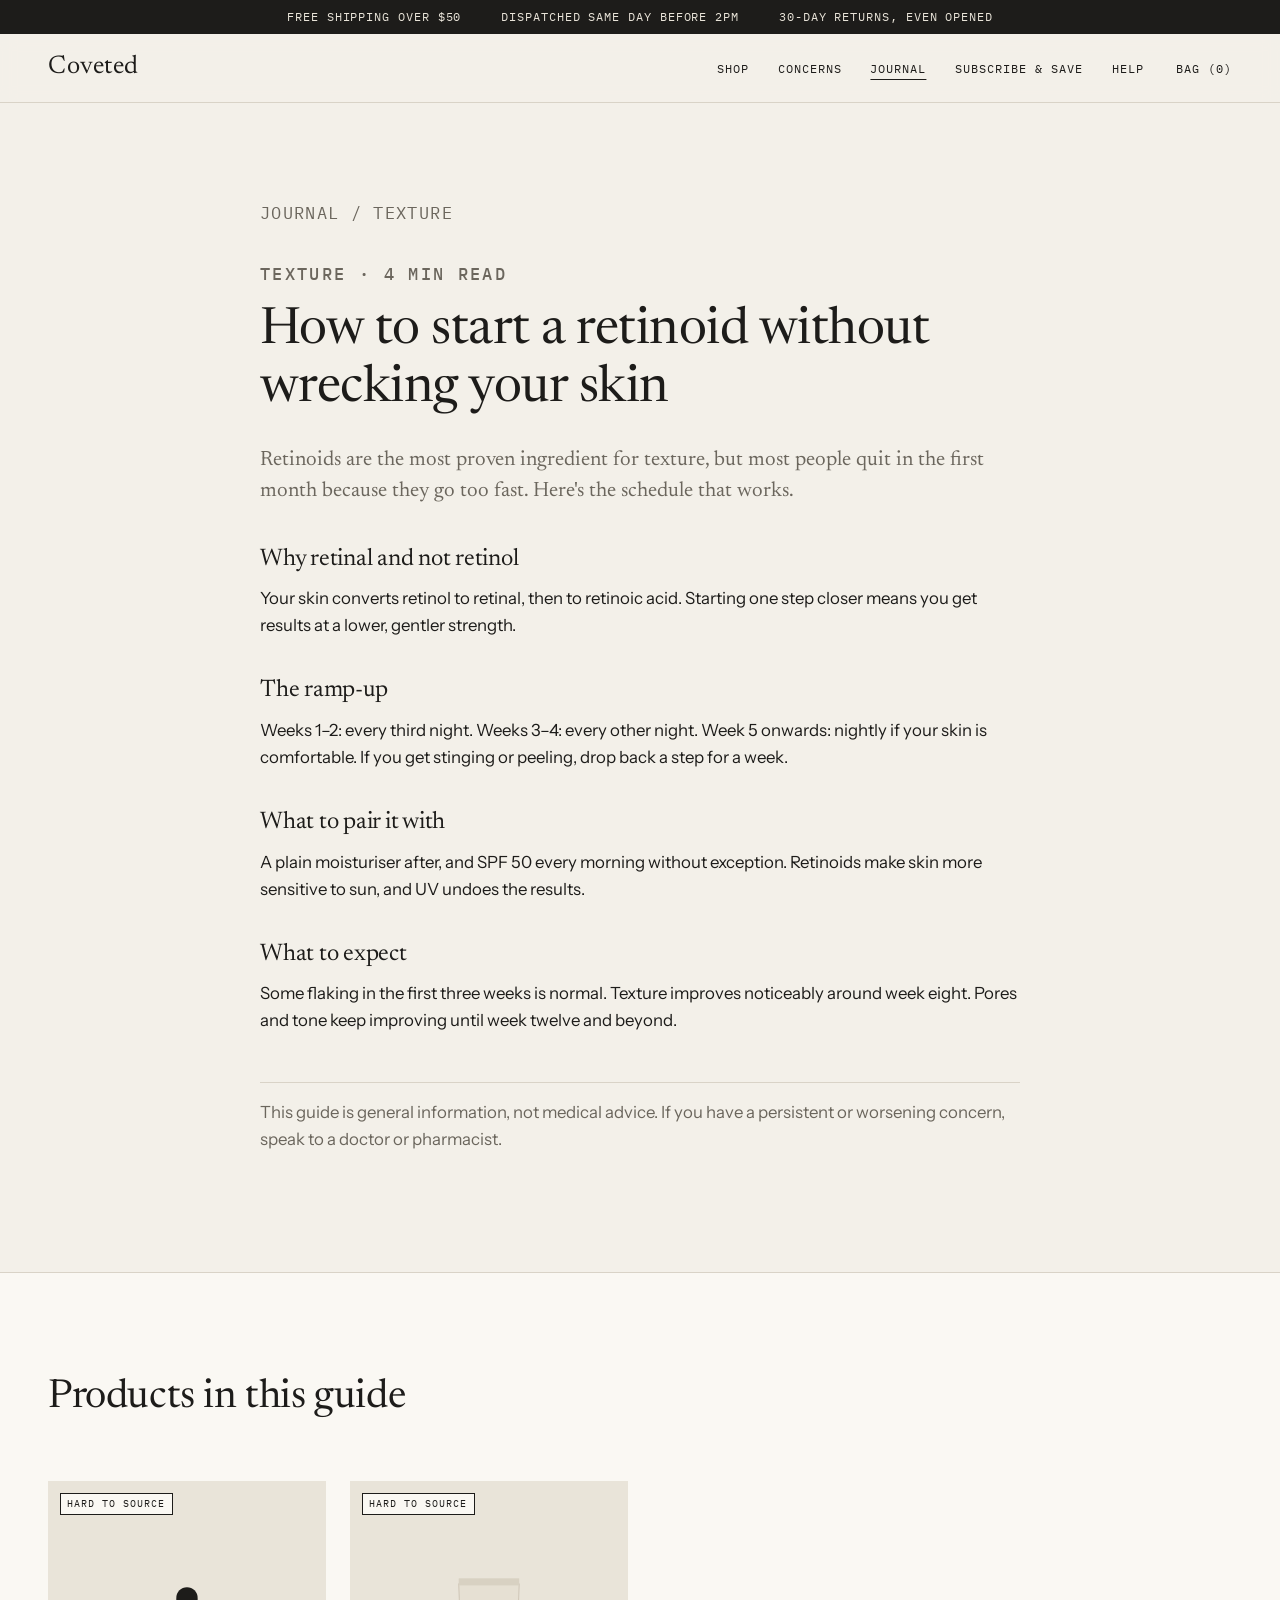
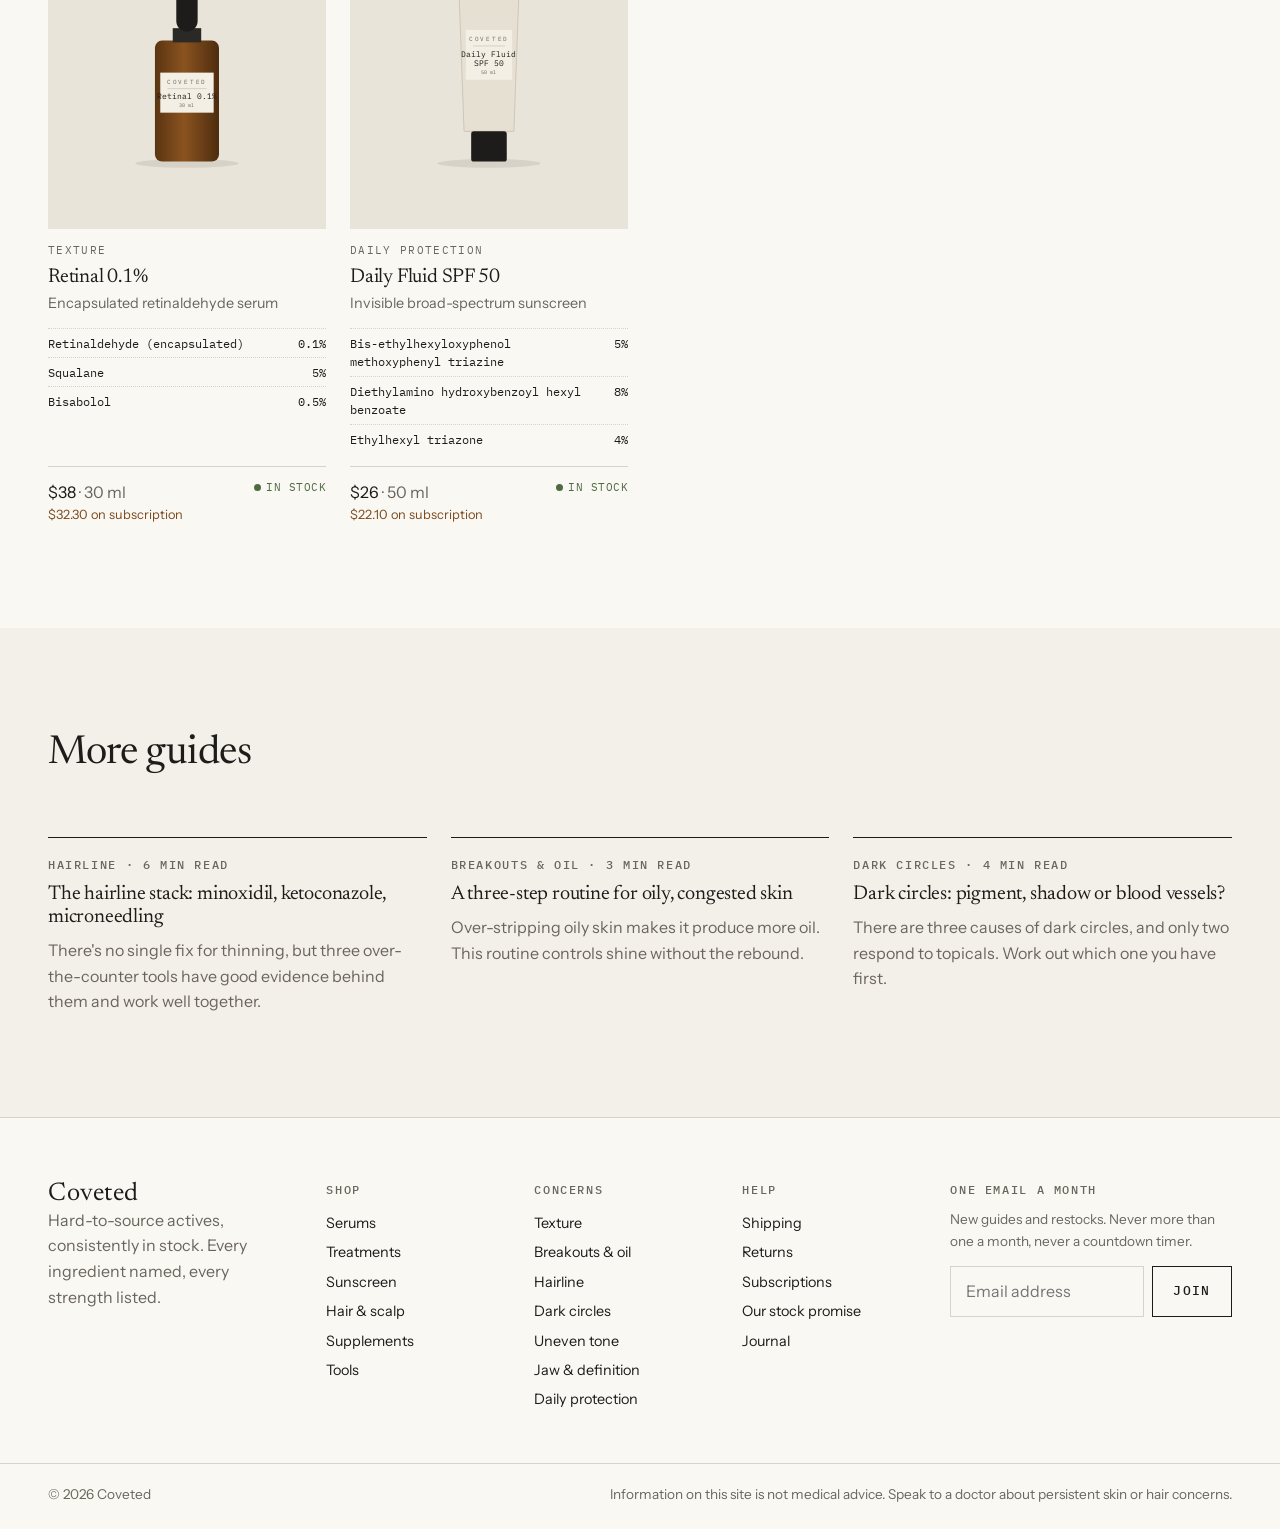
==== guide.html @ 87807197 "Build Coveted storefront: concern-led shop, ingredient-first product pages, subscriptions and guides" ====
<!doctype html>
<html lang="en">
<head>
  <meta charset="utf-8">
  <meta name="viewport" content="width=device-width, initial-scale=1">
  <title>Guide | Coveted Journal</title>
  <meta name="description" content="">
  <link rel="preconnect" href="https://fonts.googleapis.com">
  <link rel="preconnect" href="https://fonts.gstatic.com" crossorigin>
  <link href="https://fonts.googleapis.com/css2?family=IBM+Plex+Mono:wght@400;500&family=Instrument+Sans:wght@400;500&family=Newsreader:opsz,wght@6..72,300;6..72,400&display=swap" rel="stylesheet">
  <link rel="stylesheet" href="assets/css/style.css">
</head>
<body data-page="journal">
<main id="main">

  <article class="wrap narrow article section" id="article"></article>
  <section class="section section--surface section--line">
    <div class="wrap">
      <div class="section__head"><h2>Products in this guide</h2></div>
      <div class="grid" id="guide-products"></div>
    </div>
  </section>
  <section class="section">
    <div class="wrap">
      <div class="section__head"><h2>More guides</h2></div>
      <div class="guides" id="more-guides"></div>
    </div>
  </section>

</main>
<script src="assets/js/data.js"></script>
<script src="assets/js/app.js"></script>
<script src="assets/js/pages.js"></script>
<script>Pages.guide();</script>
</body>
</html>
---- assets/css/style.css ----
/* Coveted — neutral, ingredient-first storefront.
   Warm paper tones, amber glass, clinical type for labels. */

:root {
  --bg: #f3f0e9;
  --surface: #faf8f3;
  --sunk: #e9e4d9;
  --ink: #1d1c1a;
  --muted: #6b665d;
  --line: #d9d3c7;
  --amber: #7b4a1d;
  --ok: #4f6a41;
  --warn: #946419;
  --out: #8a3f2b;
  --serif: "Newsreader", Georgia, serif;
  --sans: "Instrument Sans", system-ui, -apple-system, sans-serif;
  --mono: "IBM Plex Mono", ui-monospace, monospace;
  --gutter: clamp(16px, 4vw, 48px);
}

*, *::before, *::after { box-sizing: border-box; }
html { -webkit-text-size-adjust: 100%; scroll-behavior: smooth; }
body {
  margin: 0;
  background: var(--bg);
  color: var(--ink);
  font: 400 16px/1.6 var(--sans);
  -webkit-font-smoothing: antialiased;
}
img, svg { display: block; max-width: 100%; }
a { color: inherit; }
button, input, select { font: inherit; color: inherit; }
h1, h2, h3 { font-family: var(--serif); font-weight: 400; line-height: 1.15; margin: 0 0 .5em; letter-spacing: -.01em; }
h1 { font-size: clamp(2.2rem, 5vw, 3.8rem); }
h2 { font-size: clamp(1.7rem, 3.2vw, 2.5rem); }
h3 { font-size: 1.25rem; }
p { margin: 0 0 1em; }

.wrap { max-width: 1280px; margin: 0 auto; padding: 0 var(--gutter); }
.narrow { max-width: 760px; }
.muted { color: var(--muted); }
.small { font-size: .85rem; }
.center { text-align: center; }
.note { color: var(--amber); }
.sr { position: absolute; width: 1px; height: 1px; overflow: hidden; clip: rect(0 0 0 0); }
.skip { position: absolute; left: -9999px; }
.skip:focus { left: 16px; top: 16px; background: var(--ink); color: var(--bg); padding: 8px 12px; z-index: 100; }
:focus-visible { outline: 2px solid var(--amber); outline-offset: 2px; }

.eyebrow {
  font: 500 .72rem/1.4 var(--mono);
  letter-spacing: .14em;
  text-transform: uppercase;
  color: var(--muted);
  margin-bottom: .9em;
}

/* ---------- Buttons & controls ---------- */

.btn {
  display: inline-flex; align-items: center; justify-content: center; gap: .5em;
  background: var(--ink); color: var(--surface);
  border: 1px solid var(--ink); border-radius: 0;
  padding: .9em 1.6em;
  font: 500 .8rem/1 var(--mono); letter-spacing: .1em; text-transform: uppercase;
  text-decoration: none; cursor: pointer;
  transition: background .2s, color .2s;
}
.btn:hover { background: var(--amber); border-color: var(--amber); }
.btn--ghost { background: transparent; color: var(--ink); }
.btn--ghost:hover { background: var(--ink); color: var(--surface); border-color: var(--ink); }
.btn--block { width: 100%; }
.btn[disabled] { opacity: .45; cursor: not-allowed; }
.link { background: none; border: 0; padding: 0; text-decoration: underline; text-underline-offset: 3px; cursor: pointer; font: inherit; }

.select, input[type="email"] {
  width: 100%; background: var(--surface); border: 1px solid var(--line); border-radius: 0;
  padding: .75em .9em; min-height: 44px;
}
.select--small { padding: .4em .6em; min-height: 34px; font-size: .85rem; margin-top: .5rem; }

.seg { display: flex; border: 1px solid var(--ink); }
.seg button {
  flex: 1; background: transparent; border: 0; padding: .7em .6em; cursor: pointer;
  font: 500 .75rem/1.2 var(--mono); letter-spacing: .05em; text-transform: uppercase;
}
.seg button + button { border-left: 1px solid var(--ink); }
.seg button[aria-pressed="true"] { background: var(--ink); color: var(--surface); }
.seg--small { margin-top: .6rem; }
.seg--small button { padding: .5em .4em; font-size: .66rem; }

.field-row { display: flex; gap: 8px; }
.field-row input { flex: 1; min-width: 0; }

/* ---------- Header ---------- */

.announce {
  display: flex; justify-content: center; gap: 2.5rem; flex-wrap: wrap;
  background: var(--ink); color: var(--sunk);
  font: .72rem/1 var(--mono); letter-spacing: .08em; text-transform: uppercase;
  padding: .7rem var(--gutter);
}
.header { position: sticky; top: 0; z-index: 20; background: color-mix(in srgb, var(--bg) 92%, transparent); backdrop-filter: blur(8px); border-bottom: 1px solid var(--line); }
.header__inner { display: flex; align-items: center; gap: 2rem; height: 68px; }
.logo { font: 400 1.6rem/1 var(--serif); letter-spacing: .02em; text-decoration: none; margin: 0; }
.nav { display: flex; gap: 1.8rem; margin-left: auto; }
.nav a, .cart-btn {
  font: .78rem/1 var(--mono); letter-spacing: .08em; text-transform: uppercase; text-decoration: none;
}
.nav a[aria-current="page"], .nav a:hover { text-decoration: underline; text-underline-offset: 6px; }
.cart-btn, .menu-btn { background: none; border: 0; cursor: pointer; padding: 8px 0; }
.menu-btn { display: none; font: .78rem/1 var(--mono); letter-spacing: .08em; text-transform: uppercase; }
.mobile-nav { border-top: 1px solid var(--line); padding: .5rem var(--gutter) 1rem; }
.mobile-nav a { display: block; padding: .8rem 0; border-bottom: 1px solid var(--line); text-decoration: none; font-family: var(--serif); font-size: 1.3rem; }

@media (max-width: 880px) {
  .nav { display: none; }
  .cart-btn { margin-left: auto; }
  .menu-btn { display: block; }
  .announce { gap: .4rem 1.4rem; font-size: .64rem; }
}

/* ---------- Sections ---------- */

.section { padding: clamp(56px, 8vw, 112px) 0; }
.section--line { border-top: 1px solid var(--line); }
.section--surface { background: var(--surface); }
.section--ink { background: var(--ink); color: var(--sunk); }
.section--ink .muted, .section--ink .eyebrow { color: #a39d91; }
.section__head { display: flex; justify-content: space-between; align-items: end; gap: 2rem; margin-bottom: 2.5rem; flex-wrap: wrap; }
.section__head p { max-width: 46ch; margin: 0; }

/* ---------- Hero ---------- */

.hero { display: grid; grid-template-columns: 1.1fr 1fr; min-height: min(78vh, 720px); border-bottom: 1px solid var(--line); }
.hero__copy { padding: clamp(40px, 7vw, 96px) var(--gutter); display: flex; flex-direction: column; justify-content: center; }
.hero__copy h1 { max-width: 14ch; }
.hero__copy p.lede { font-size: 1.15rem; max-width: 42ch; color: var(--muted); }
.hero__actions { display: flex; gap: 12px; flex-wrap: wrap; margin-top: 1rem; }
.hero__art { background: var(--sunk); display: grid; grid-template-columns: repeat(3, 1fr); align-items: end; padding: 12% 6% 8%; gap: 2%; }
.hero__art svg:nth-child(2) { transform: translateY(-8%); }
@media (max-width: 880px) {
  .hero { grid-template-columns: 1fr; min-height: 0; }
  .hero__art { order: -1; padding: 10% 10% 6%; }
}

/* ---------- Concerns ---------- */

.concerns { display: grid; grid-template-columns: repeat(auto-fill, minmax(220px, 1fr)); border-top: 1px solid var(--line); border-left: 1px solid var(--line); }
.concern {
  display: flex; flex-direction: column; justify-content: space-between; gap: 2rem;
  padding: 1.6rem; min-height: 190px; text-decoration: none;
  border-right: 1px solid var(--line); border-bottom: 1px solid var(--line);
  transition: background .2s;
}
.concern:hover { background: var(--surface); }
.concern h3 { margin: 0 0 .3em; }
.concern p { margin: 0; color: var(--muted); font-size: .92rem; }
.concern span { font: .72rem/1 var(--mono); letter-spacing: .1em; text-transform: uppercase; }

/* ---------- Product cards ---------- */

.grid { display: grid; grid-template-columns: repeat(auto-fill, minmax(260px, 1fr)); gap: 40px 24px; }
.card { display: flex; flex-direction: column; }
.card__link { text-decoration: none; flex: 1; }
.card__art { position: relative; background: var(--sunk); aspect-ratio: 4 / 5; display: grid; place-items: center; padding: 12% 18% 6%; transition: background .25s; }
.card__art svg { width: 100%; height: 100%; }
.card:hover .card__art { background: #e2dccf; }
.tag {
  position: absolute; top: 12px; left: 12px;
  font: .64rem/1 var(--mono); letter-spacing: .1em; text-transform: uppercase;
  border: 1px solid var(--ink); padding: .45em .6em; background: var(--surface);
}
.card__body { padding-top: 1rem; }
.card__problem { font: .7rem/1 var(--mono); letter-spacing: .12em; text-transform: uppercase; color: var(--muted); margin-bottom: .6rem; }
.card__name { margin-bottom: .2rem; }
.card__format { color: var(--muted); font-size: .9rem; margin-bottom: .8rem; }
.card__foot { display: flex; justify-content: space-between; align-items: start; gap: 1rem; border-top: 1px solid var(--line); padding-top: .8rem; margin-top: .8rem; }
.card__price { margin: 0; }
.card__sub { margin: 0; font-size: .8rem; color: var(--amber); }

.actives { list-style: none; margin: 0; padding: 0; font: .78rem/1.5 var(--mono); }
.actives li { display: flex; justify-content: space-between; gap: 1rem; border-top: 1px dotted var(--line); padding: .3rem 0; }
.actives li span:last-child { white-space: nowrap; }

.stock { font: .7rem/1.3 var(--mono); letter-spacing: .04em; text-transform: uppercase; display: inline-flex; align-items: center; gap: .45em; text-align: right; }
.stock::before { content: ""; width: 7px; height: 7px; border-radius: 50%; background: currentColor; flex: none; }
.stock--in { color: var(--ok); }
.stock--low { color: var(--warn); }
.stock--out { color: var(--out); }

/* ---------- Filters ---------- */

.filters { display: flex; flex-wrap: wrap; gap: 8px; margin-bottom: 1rem; }
.filters button {
  background: transparent; border: 1px solid var(--line); padding: .55em 1em; cursor: pointer;
  font: .74rem/1 var(--mono); letter-spacing: .06em; text-transform: uppercase;
}
.filters button[aria-pressed="true"] { background: var(--ink); color: var(--surface); border-color: var(--ink); }
.toolbar { display: flex; justify-content: space-between; align-items: center; gap: 1rem; flex-wrap: wrap; border-bottom: 1px solid var(--line); padding-bottom: 1rem; margin-bottom: 2.5rem; }
.toolbar label { display: flex; align-items: center; gap: .6rem; font-size: .9rem; }

/* ---------- Pillars (promises) ---------- */

.pillars { display: grid; grid-template-columns: repeat(4, 1fr); gap: 0; border-top: 1px solid currentColor; }
.pillar { padding: 1.8rem 1.6rem 0 0; }
.pillar + .pillar { padding-left: 1.6rem; border-left: 1px solid color-mix(in srgb, currentColor 25%, transparent); }
.pillar .num { font: 400 2.6rem/1 var(--serif); margin-bottom: .6rem; }
@media (max-width: 880px) {
  .pillars { grid-template-columns: 1fr 1fr; }
  .pillar:nth-child(3) { padding-left: 0; border-left: 0; }
}
@media (max-width: 520px) {
  .pillars { grid-template-columns: 1fr; }
  .pillar + .pillar { padding-left: 0; border-left: 0; border-top: 1px solid color-mix(in srgb, currentColor 25%, transparent); margin-top: 1.6rem; }
}

/* ---------- Split feature ---------- */

.split { display: grid; grid-template-columns: 1fr 1fr; gap: clamp(32px, 6vw, 96px); align-items: center; }
@media (max-width: 880px) { .split { grid-template-columns: 1fr; } }
.ticks { list-style: none; padding: 0; margin: 1.5rem 0; }
.ticks li { padding: .8rem 0; border-top: 1px solid var(--line); display: grid; grid-template-columns: 7rem 1fr; gap: 1rem; }
.ticks li strong { font: 500 .78rem/1.6 var(--mono); letter-spacing: .06em; text-transform: uppercase; }

.sub-demo { background: var(--surface); border: 1px solid var(--line); padding: 2rem; }
.sub-demo__row { display: flex; justify-content: space-between; padding: .7rem 0; border-bottom: 1px dotted var(--line); font: .85rem/1.4 var(--mono); }
.timeline { display: flex; justify-content: space-between; position: relative; margin: 2rem 0 .5rem; }
.timeline::before { content: ""; position: absolute; left: 0; right: 0; top: 6px; border-top: 1px solid var(--ink); }
.timeline span { position: relative; font: .7rem/1.4 var(--mono); text-transform: uppercase; letter-spacing: .05em; text-align: center; padding-top: 22px; max-width: 8rem; }
.timeline span::before { content: ""; position: absolute; top: 0; left: 50%; width: 13px; height: 13px; margin-left: -6.5px; border-radius: 50%; background: var(--bg); border: 1px solid var(--ink); }
.timeline span.is-key::before { background: var(--amber); border-color: var(--amber); }

/* ---------- Reviews ---------- */

.reviews { display: grid; grid-template-columns: repeat(auto-fill, minmax(300px, 1fr)); gap: 24px; }
.review { background: var(--surface); border: 1px solid var(--line); padding: 1.5rem; display: flex; flex-direction: column; }
.review h3 { font-size: 1.1rem; margin-top: .6rem; }
.review__meta { font: .72rem/1.5 var(--mono); color: var(--muted); text-transform: uppercase; letter-spacing: .06em; margin-top: auto; padding-top: 1rem; }
.ba { display: grid; grid-template-columns: 1fr 1fr; gap: 4px; margin-bottom: 1rem; }
.ba figure { margin: 0; aspect-ratio: 1; background: linear-gradient(135deg, #d8cfc0, #c4b8a5); position: relative; display: grid; place-items: center; }
.ba figure:last-child { background: linear-gradient(135deg, #e6dfd2, #d6ccbb); }
.ba figure::after { content: ""; width: 38%; aspect-ratio: 1; border-radius: 50%; border: 1px dashed color-mix(in srgb, var(--ink) 25%, transparent); }
.ba figcaption { position: absolute; left: 8px; bottom: 8px; font: .62rem/1 var(--mono); letter-spacing: .1em; text-transform: uppercase; background: var(--surface); padding: .35em .5em; }
.stars { color: var(--amber); letter-spacing: .1em; }
.stars .muted { color: var(--line); }

/* ---------- Guides ---------- */

.guides { display: grid; grid-template-columns: repeat(auto-fill, minmax(280px, 1fr)); gap: 24px; }
.guide { border-top: 1px solid var(--ink); padding-top: 1.2rem; text-decoration: none; display: flex; flex-direction: column; gap: .6rem; }
.guide h3 { margin: 0; }
.guide:hover h3 { text-decoration: underline; text-underline-offset: 4px; text-decoration-thickness: 1px; }
.guide p { margin: 0; color: var(--muted); }

.article h1 { font-size: clamp(2rem, 4.4vw, 3.2rem); }
.article .lede { font: 400 1.3rem/1.5 var(--serif); color: var(--muted); }
.article h2 { font-size: 1.5rem; margin-top: 2.4rem; }
.article p { font-size: 1.05rem; }

/* ---------- Product page ---------- */

.pdp { display: grid; grid-template-columns: 1.1fr 1fr; gap: clamp(32px, 5vw, 80px); padding-top: 32px; }
.pdp__art { background: var(--sunk); aspect-ratio: 4 / 5; display: grid; place-items: center; padding: 10% 22% 5%; position: sticky; top: 100px; }
.pdp__art svg { width: 100%; height: 100%; }
.pdp__info h1 { font-size: clamp(2rem, 4vw, 3rem); margin-bottom: .2rem; }
.pdp__problem { border-left: 2px solid var(--amber); padding-left: 1rem; margin: 1.5rem 0; }
.pdp__problem p { margin: 0; }
.buy { border-top: 1px solid var(--line); padding-top: 1.5rem; margin-top: 1.5rem; display: grid; gap: 14px; }
.option {
  display: grid; grid-template-columns: auto 1fr auto; gap: .9rem; align-items: start;
  border: 1px solid var(--line); padding: 1rem 1.1rem; cursor: pointer; background: var(--surface);
}
.option:has(input:checked) { border-color: var(--ink); box-shadow: inset 0 0 0 1px var(--ink); }
.option input { margin-top: .3rem; accent-color: var(--ink); }
.option strong { display: block; font-weight: 500; }
.option .small { margin: .2rem 0 0; }
.option .price { text-align: right; font-family: var(--mono); font-size: .9rem; }
.option .price s { color: var(--muted); display: block; font-size: .78rem; }
.option .select { margin-top: .7rem; }
.reassure { list-style: none; padding: 0; margin: 0; display: grid; gap: .45rem; font-size: .88rem; color: var(--muted); }
.reassure li::before { content: "— "; color: var(--ink); }
.panel { border-top: 1px solid var(--line); }
.panel summary { list-style: none; cursor: pointer; padding: 1.1rem 0; display: flex; justify-content: space-between; font: 500 .8rem/1.2 var(--mono); letter-spacing: .1em; text-transform: uppercase; }
.panel summary::-webkit-details-marker { display: none; }
.panel summary::after { content: "+"; font-size: 1.1rem; }
.panel[open] summary::after { content: "−"; }
.panel__body { padding-bottom: 1.4rem; }
.panel__body ol { padding-left: 1.2rem; margin: 0; }
.panel__body li { margin-bottom: .5rem; }
.inci { font: .82rem/1.7 var(--mono); color: var(--muted); }
.table { width: 100%; border-collapse: collapse; font: .85rem/1.4 var(--mono); }
.table th, .table td { text-align: left; padding: .6rem 0; border-bottom: 1px dotted var(--line); vertical-align: top; }
.table td:last-child, .table th:last-child { text-align: right; }
.table th { font-weight: 500; font-size: .7rem; text-transform: uppercase; letter-spacing: .1em; color: var(--muted); }
.results { display: grid; gap: 0; }
.results div { display: grid; grid-template-columns: 8rem 1fr; gap: 1rem; padding: .7rem 0; border-bottom: 1px dotted var(--line); }
.results strong { font: 500 .78rem/1.6 var(--mono); text-transform: uppercase; letter-spacing: .04em; }
.record { font: .78rem/1.5 var(--mono); color: var(--muted); }
.record .bar { height: 4px; background: var(--line); margin-top: .4rem; }
.record .bar span { display: block; height: 100%; background: var(--ok); }
.remind { background: var(--surface); border: 1px solid var(--line); padding: 1.2rem; }
.remind p { margin-bottom: .7rem; }
@media (max-width: 880px) {
  .pdp { grid-template-columns: 1fr; }
  .pdp__art { position: static; padding: 8% 24% 4%; }
}

.crumbs { font: .72rem/1 var(--mono); letter-spacing: .08em; text-transform: uppercase; color: var(--muted); padding-top: 28px; }
.crumbs a { text-decoration: none; }
.crumbs a:hover { text-decoration: underline; }

/* ---------- Info pages ---------- */

.faq { max-width: 820px; }
.info-grid { display: grid; grid-template-columns: 220px 1fr; gap: clamp(24px, 5vw, 80px); }
.info-grid nav { position: sticky; top: 100px; align-self: start; display: grid; gap: .6rem; font: .78rem/1.3 var(--mono); text-transform: uppercase; letter-spacing: .06em; }
.info-grid nav a { text-decoration: none; }
.info-grid section { padding-bottom: 3rem; margin-bottom: 3rem; border-bottom: 1px solid var(--line); scroll-margin-top: 100px; }
@media (max-width: 760px) {
  .info-grid { grid-template-columns: 1fr; }
  .info-grid nav { position: static; grid-auto-flow: column; overflow-x: auto; }
}

/* ---------- Footer ---------- */

.footer { border-top: 1px solid var(--line); padding: 64px 0 24px; margin-top: 0; background: var(--surface); }
.footer__grid { display: grid; grid-template-columns: 1.4fr 1fr 1fr 1fr 1.6fr; gap: 32px; }
.footer__grid a { display: block; text-decoration: none; font-size: .9rem; padding: .2rem 0; }
.footer__grid a:hover { text-decoration: underline; }
.footer__base { display: flex; justify-content: space-between; gap: 1rem; flex-wrap: wrap; border-top: 1px solid var(--line); margin-top: 48px; padding-top: 20px; }
@media (max-width: 980px) { .footer__grid { grid-template-columns: 1fr 1fr; } .footer__grid > :first-child, .newsletter { grid-column: 1 / -1; } }

/* ---------- Cart drawer ---------- */

.scrim { position: fixed; inset: 0; background: rgba(29, 28, 26, .35); opacity: 0; pointer-events: none; transition: opacity .25s; z-index: 40; }
.drawer {
  position: fixed; top: 0; right: 0; bottom: 0; width: min(440px, 100%);
  background: var(--bg); z-index: 50; display: flex; flex-direction: column;
  transform: translateX(100%); transition: transform .3s ease; visibility: hidden;
}
.cart-open .scrim { opacity: 1; pointer-events: auto; }
.cart-open .drawer { transform: none; visibility: visible; }
.cart-open { overflow: hidden; }
.drawer__head { display: flex; justify-content: space-between; align-items: center; padding: 1.2rem 1.4rem; border-bottom: 1px solid var(--line); }
.drawer__head .eyebrow { margin: 0; }
.drawer__body { flex: 1; overflow-y: auto; padding: 1.2rem 1.4rem; }
.drawer__foot { padding: 1.2rem 1.4rem; border-top: 1px solid var(--line); display: grid; gap: .8rem; }
.drawer__foot:empty { display: none; }
.drawer__foot p { margin: 0; }
.drawer__empty { text-align: center; padding: 4rem 0; }
.ship-meter p { font: .78rem/1.4 var(--mono); margin-bottom: .5rem; }
.ship-meter__bar { height: 3px; background: var(--line); }
.ship-meter__bar span { display: block; height: 100%; background: var(--ink); transition: width .3s; }
.lines { list-style: none; padding: 0; margin: 1.4rem 0; }
.line { display: grid; grid-template-columns: 84px 1fr; gap: 1rem; padding: 1rem 0; border-bottom: 1px solid var(--line); }
.line__art { background: var(--sunk); aspect-ratio: 4 / 5; padding: 10%; }
.line__name { margin: 0; font-family: var(--serif); font-size: 1.1rem; }
.line__info .muted { margin: 0; }
.line__row { display: flex; justify-content: space-between; align-items: center; margin-top: .7rem; font-family: var(--mono); font-size: .9rem; }
.qty { display: inline-flex; border: 1px solid var(--line); align-items: center; }
.qty button { background: none; border: 0; width: 32px; height: 32px; cursor: pointer; }
.qty span { min-width: 24px; text-align: center; }
.line .note { margin: .5rem 0 0; }
.samples__grid { display: flex; flex-wrap: wrap; gap: 6px; }
.chip-check { position: relative; }
.chip-check input { position: absolute; opacity: 0; }
.chip-check span { display: inline-block; border: 1px solid var(--line); padding: .45em .7em; font-size: .8rem; cursor: pointer; background: var(--surface); }
.chip-check input:checked + span { background: var(--ink); color: var(--surface); border-color: var(--ink); }
.chip-check input:disabled + span { opacity: .4; cursor: not-allowed; }
.chip-check input:focus-visible + span { outline: 2px solid var(--amber); outline-offset: 2px; }
.totals p { display: flex; justify-content: space-between; font-family: var(--mono); font-size: .88rem; padding: .2rem 0; }

.toast {
  position: fixed; left: 50%; bottom: 24px; transform: translate(-50%, 20px);
  background: var(--ink); color: var(--surface); padding: .8rem 1.2rem;
  font: .8rem/1.3 var(--mono); opacity: 0; pointer-events: none; transition: .25s; z-index: 60;
  max-width: calc(100% - 32px);
}
.toast.is-on { opacity: 1; transform: translate(-50%, 0); }

@media (prefers-reduced-motion: reduce) {
  *, *::before, *::after { transition: none !important; scroll-behavior: auto !important; }
}
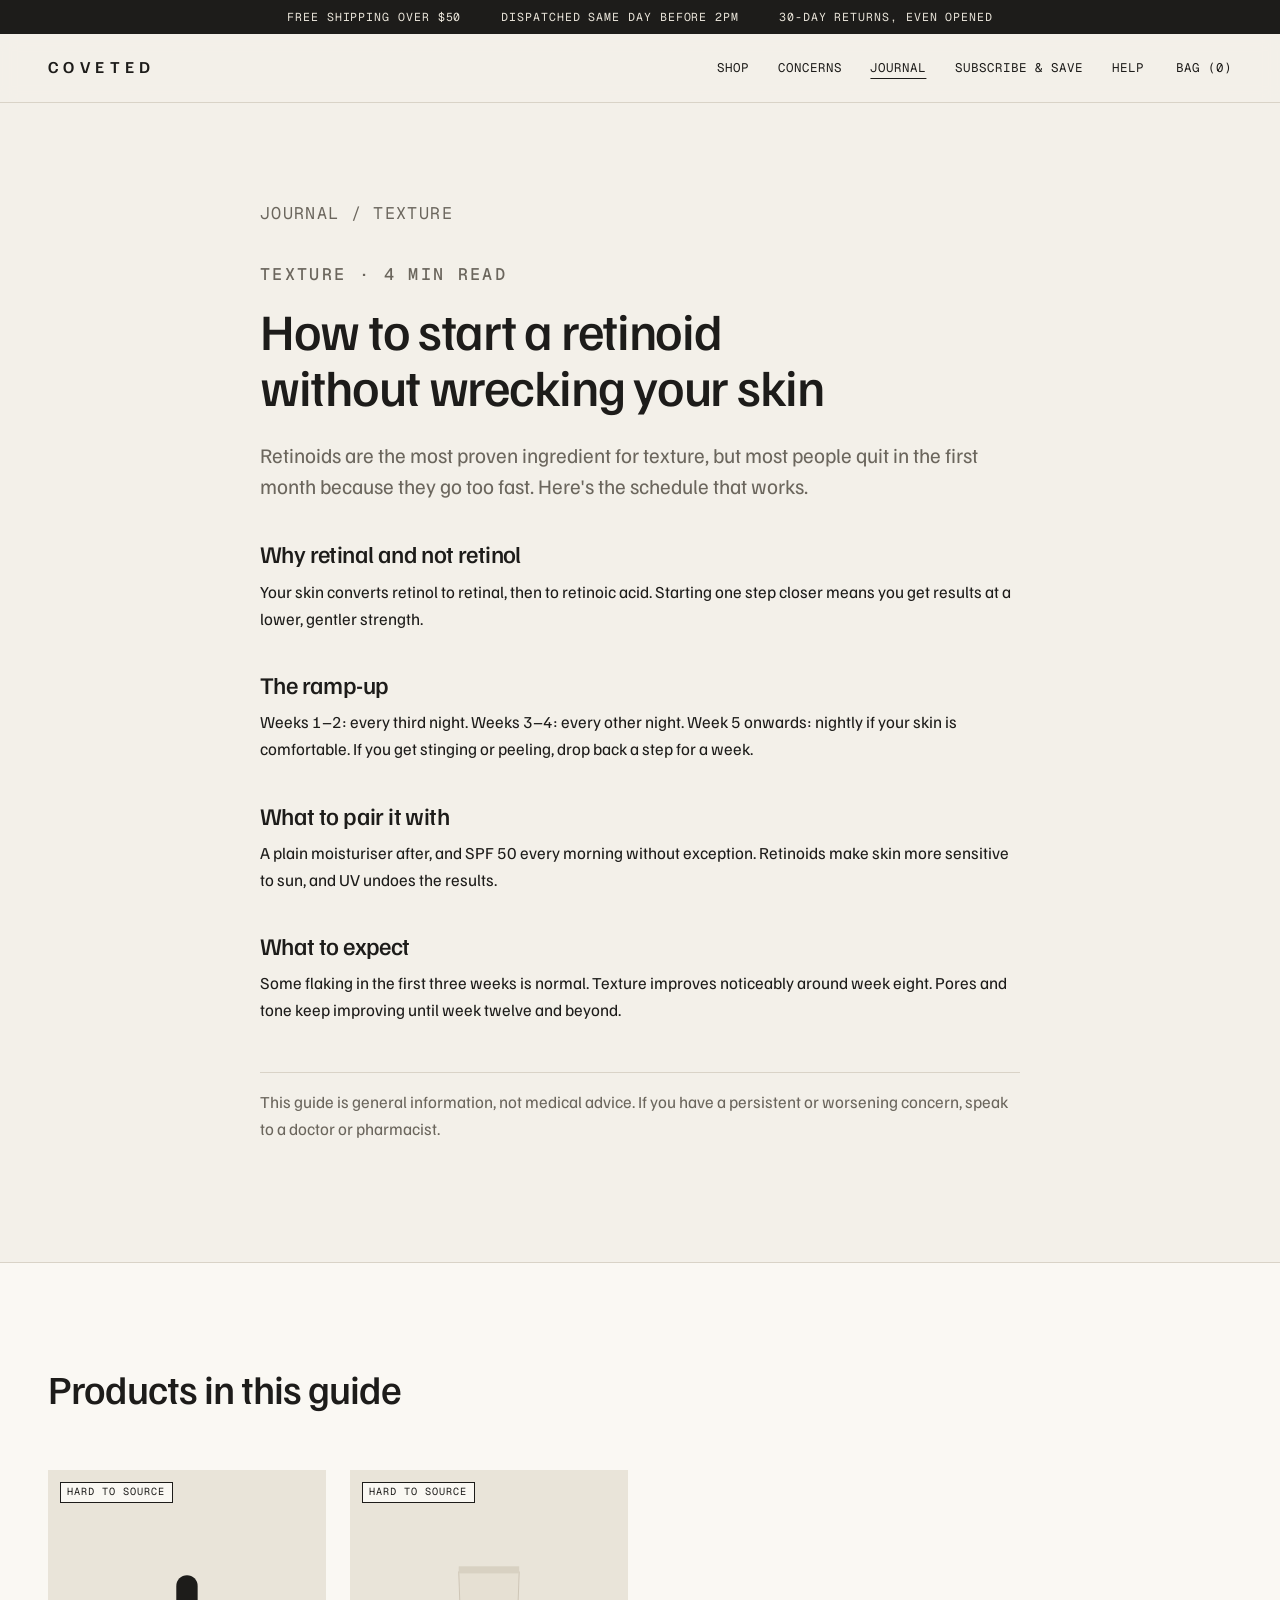
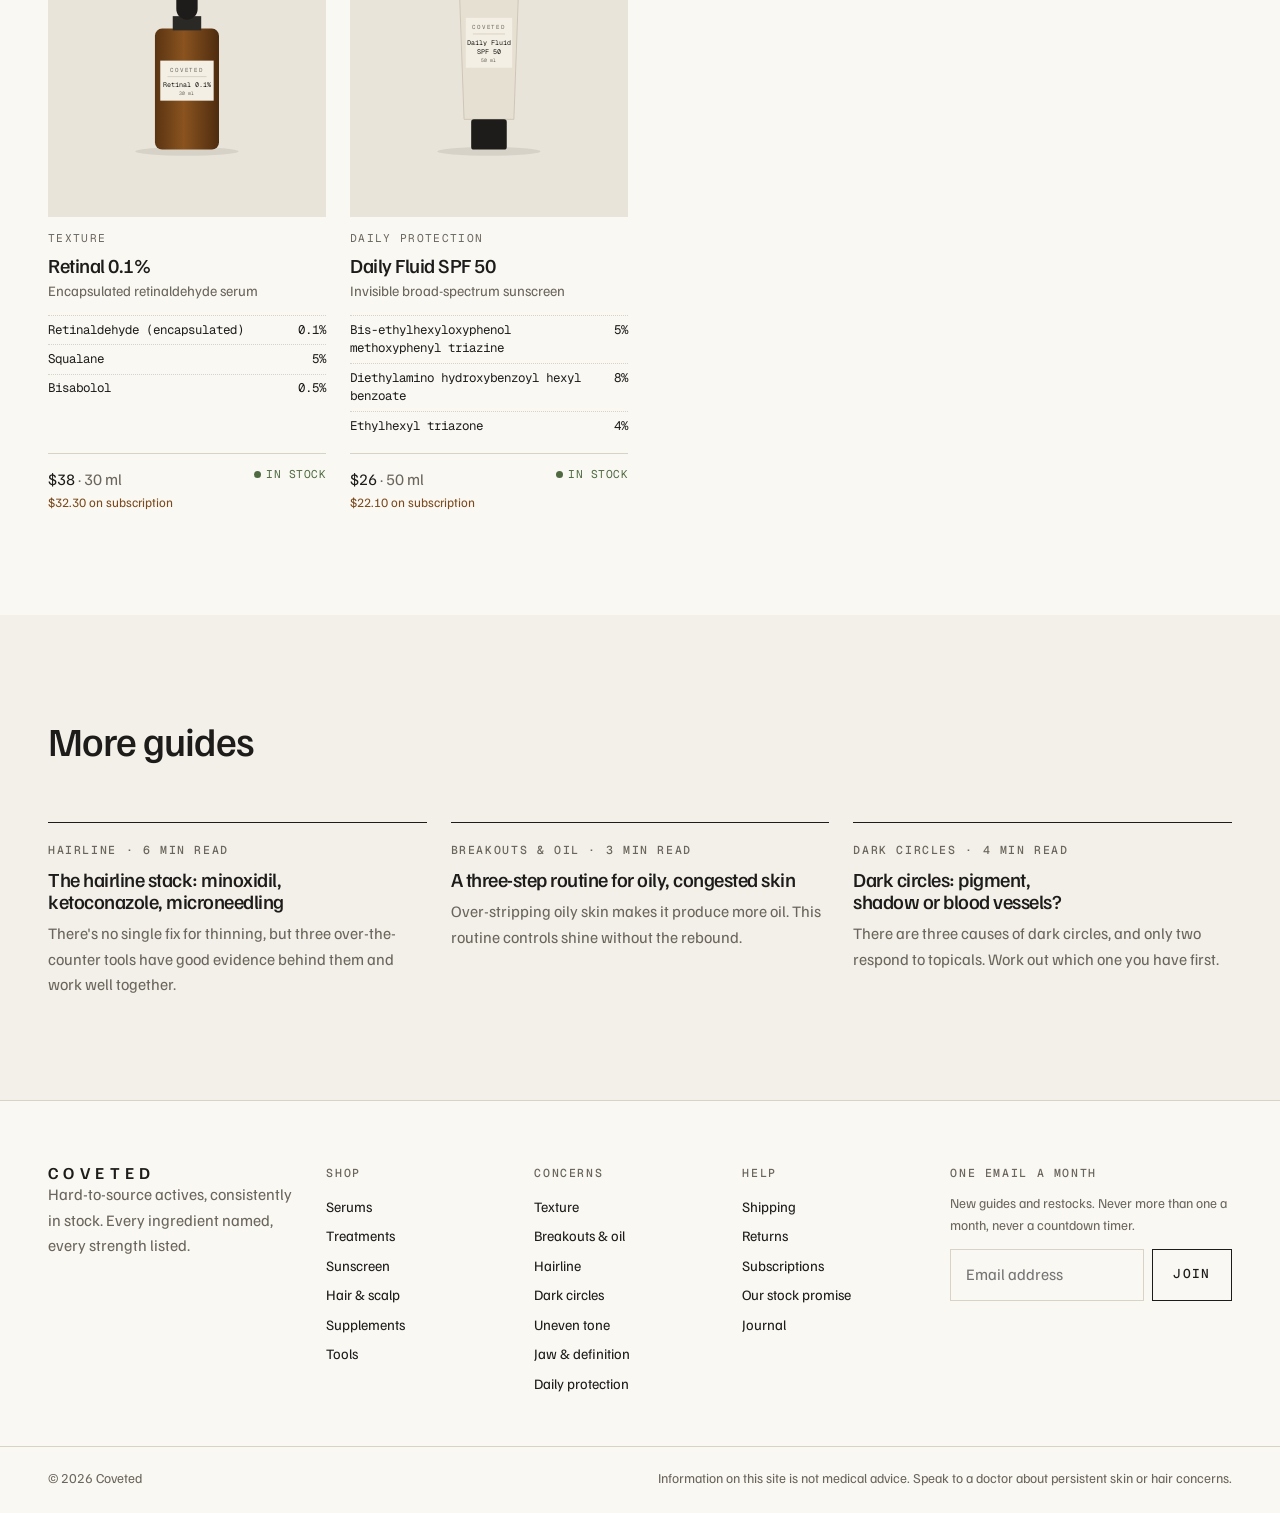
==== commit aa789129: "Switch to Familjen Grotesk and Geist Mono; make the home header a full-width wordmark Co-Authored-By" ====
--- a/guide.html
+++ b/guide.html
@@ -7,7 +7,7 @@
   <meta name="description" content="">
   <link rel="preconnect" href="https://fonts.googleapis.com">
   <link rel="preconnect" href="https://fonts.gstatic.com" crossorigin>
-  <link href="https://fonts.googleapis.com/css2?family=IBM+Plex+Mono:wght@400;500&family=Instrument+Sans:wght@400;500&family=Newsreader:opsz,wght@6..72,300;6..72,400&display=swap" rel="stylesheet">
+  <link href="https://fonts.googleapis.com/css2?family=Familjen+Grotesk:wght@400;500;600&family=Geist+Mono:wght@400;500&display=swap" rel="stylesheet">
   <link rel="stylesheet" href="assets/css/style.css">
 </head>
 <body data-page="journal">
--- a/assets/css/style.css
+++ b/assets/css/style.css
@@ -12,9 +12,9 @@
   --ok: #4f6a41;
   --warn: #946419;
   --out: #8a3f2b;
-  --serif: "Newsreader", Georgia, serif;
-  --sans: "Instrument Sans", system-ui, -apple-system, sans-serif;
-  --mono: "IBM Plex Mono", ui-monospace, monospace;
+  --display: "Familjen Grotesk", "Helvetica Neue", Arial, sans-serif;
+  --sans: "Familjen Grotesk", "Helvetica Neue", Arial, sans-serif;
+  --mono: "Geist Mono", ui-monospace, "SF Mono", Menlo, monospace;
   --gutter: clamp(16px, 4vw, 48px);
 }
 
@@ -30,7 +30,7 @@
 img, svg { display: block; max-width: 100%; }
 a { color: inherit; }
 button, input, select { font: inherit; color: inherit; }
-h1, h2, h3 { font-family: var(--serif); font-weight: 400; line-height: 1.15; margin: 0 0 .5em; letter-spacing: -.01em; }
+h1, h2, h3 { font-family: var(--display); font-weight: 500; line-height: 1.1; margin: 0 0 .5em; letter-spacing: -.025em; text-wrap: balance; }
 h1 { font-size: clamp(2.2rem, 5vw, 3.8rem); }
 h2 { font-size: clamp(1.7rem, 3.2vw, 2.5rem); }
 h3 { font-size: 1.25rem; }
@@ -102,7 +102,7 @@
 }
 .header { position: sticky; top: 0; z-index: 20; background: color-mix(in srgb, var(--bg) 92%, transparent); backdrop-filter: blur(8px); border-bottom: 1px solid var(--line); }
 .header__inner { display: flex; align-items: center; gap: 2rem; height: 68px; }
-.logo { font: 400 1.6rem/1 var(--serif); letter-spacing: .02em; text-decoration: none; margin: 0; }
+.logo { font: 600 1.05rem/1 var(--display); letter-spacing: .32em; text-transform: uppercase; text-decoration: none; margin: 0; }
 .nav { display: flex; gap: 1.8rem; margin-left: auto; }
 .nav a, .cart-btn {
   font: .78rem/1 var(--mono); letter-spacing: .08em; text-transform: uppercase; text-decoration: none;
@@ -111,7 +111,7 @@
 .cart-btn, .menu-btn { background: none; border: 0; cursor: pointer; padding: 8px 0; }
 .menu-btn { display: none; font: .78rem/1 var(--mono); letter-spacing: .08em; text-transform: uppercase; }
 .mobile-nav { border-top: 1px solid var(--line); padding: .5rem var(--gutter) 1rem; }
-.mobile-nav a { display: block; padding: .8rem 0; border-bottom: 1px solid var(--line); text-decoration: none; font-family: var(--serif); font-size: 1.3rem; }
+.mobile-nav a { display: block; padding: .8rem 0; border-bottom: 1px solid var(--line); text-decoration: none; font-family: var(--display); font-size: 1.3rem; }
 
 @media (max-width: 880px) {
   .nav { display: none; }
@@ -130,19 +130,20 @@
 .section__head { display: flex; justify-content: space-between; align-items: end; gap: 2rem; margin-bottom: 2.5rem; flex-wrap: wrap; }
 .section__head p { max-width: 46ch; margin: 0; }
 
-/* ---------- Hero ---------- */
-
-.hero { display: grid; grid-template-columns: 1.1fr 1fr; min-height: min(78vh, 720px); border-bottom: 1px solid var(--line); }
-.hero__copy { padding: clamp(40px, 7vw, 96px) var(--gutter); display: flex; flex-direction: column; justify-content: center; }
-.hero__copy h1 { max-width: 14ch; }
-.hero__copy p.lede { font-size: 1.15rem; max-width: 42ch; color: var(--muted); }
-.hero__actions { display: flex; gap: 12px; flex-wrap: wrap; margin-top: 1rem; }
-.hero__art { background: var(--sunk); display: grid; grid-template-columns: repeat(3, 1fr); align-items: end; padding: 12% 6% 8%; gap: 2%; }
-.hero__art svg:nth-child(2) { transform: translateY(-8%); }
-@media (max-width: 880px) {
-  .hero { grid-template-columns: 1fr; min-height: 0; }
-  .hero__art { order: -1; padding: 10% 10% 6%; }
-}
+/* ---------- Hero: the brand, nothing else ---------- */
+
+.hero { border-bottom: 1px solid var(--ink); }
+.hero__inner { padding-block: clamp(48px, 9vw, 128px) clamp(32px, 5vw, 64px); display: grid; gap: clamp(24px, 4vw, 48px); }
+.hero__top, .hero__foot { display: flex; justify-content: space-between; align-items: end; gap: 1.5rem; flex-wrap: wrap; }
+.hero__top .eyebrow { margin: 0; }
+.hero__brand {
+  font: 500 clamp(4rem, 22vw, 19rem)/.8 var(--display);
+  letter-spacing: -.045em; text-transform: uppercase;
+  margin: 0; white-space: nowrap; width: max-content;
+}
+.hero__brand + .rule { border: 0; border-top: 1px solid var(--ink); margin: 0; }
+.hero__foot .lede { font-size: 1.1rem; max-width: 40ch; color: var(--muted); margin: 0; }
+.hero__actions { display: flex; gap: 12px; flex-wrap: wrap; }
 
 /* ---------- Concerns ---------- */
 
@@ -205,7 +206,7 @@
 .pillars { display: grid; grid-template-columns: repeat(4, 1fr); gap: 0; border-top: 1px solid currentColor; }
 .pillar { padding: 1.8rem 1.6rem 0 0; }
 .pillar + .pillar { padding-left: 1.6rem; border-left: 1px solid color-mix(in srgb, currentColor 25%, transparent); }
-.pillar .num { font: 400 2.6rem/1 var(--serif); margin-bottom: .6rem; }
+.pillar .num { font: 400 2.6rem/1 var(--display); margin-bottom: .6rem; }
 @media (max-width: 880px) {
   .pillars { grid-template-columns: 1fr 1fr; }
   .pillar:nth-child(3) { padding-left: 0; border-left: 0; }
@@ -254,7 +255,7 @@
 .guide p { margin: 0; color: var(--muted); }
 
 .article h1 { font-size: clamp(2rem, 4.4vw, 3.2rem); }
-.article .lede { font: 400 1.3rem/1.5 var(--serif); color: var(--muted); }
+.article .lede { font: 400 1.3rem/1.5 var(--display); color: var(--muted); }
 .article h2 { font-size: 1.5rem; margin-top: 2.4rem; }
 .article p { font-size: 1.05rem; }
 
@@ -355,7 +356,7 @@
 .lines { list-style: none; padding: 0; margin: 1.4rem 0; }
 .line { display: grid; grid-template-columns: 84px 1fr; gap: 1rem; padding: 1rem 0; border-bottom: 1px solid var(--line); }
 .line__art { background: var(--sunk); aspect-ratio: 4 / 5; padding: 10%; }
-.line__name { margin: 0; font-family: var(--serif); font-size: 1.1rem; }
+.line__name { margin: 0; font-family: var(--display); font-size: 1.1rem; }
 .line__info .muted { margin: 0; }
 .line__row { display: flex; justify-content: space-between; align-items: center; margin-top: .7rem; font-family: var(--mono); font-size: .9rem; }
 .qty { display: inline-flex; border: 1px solid var(--line); align-items: center; }
